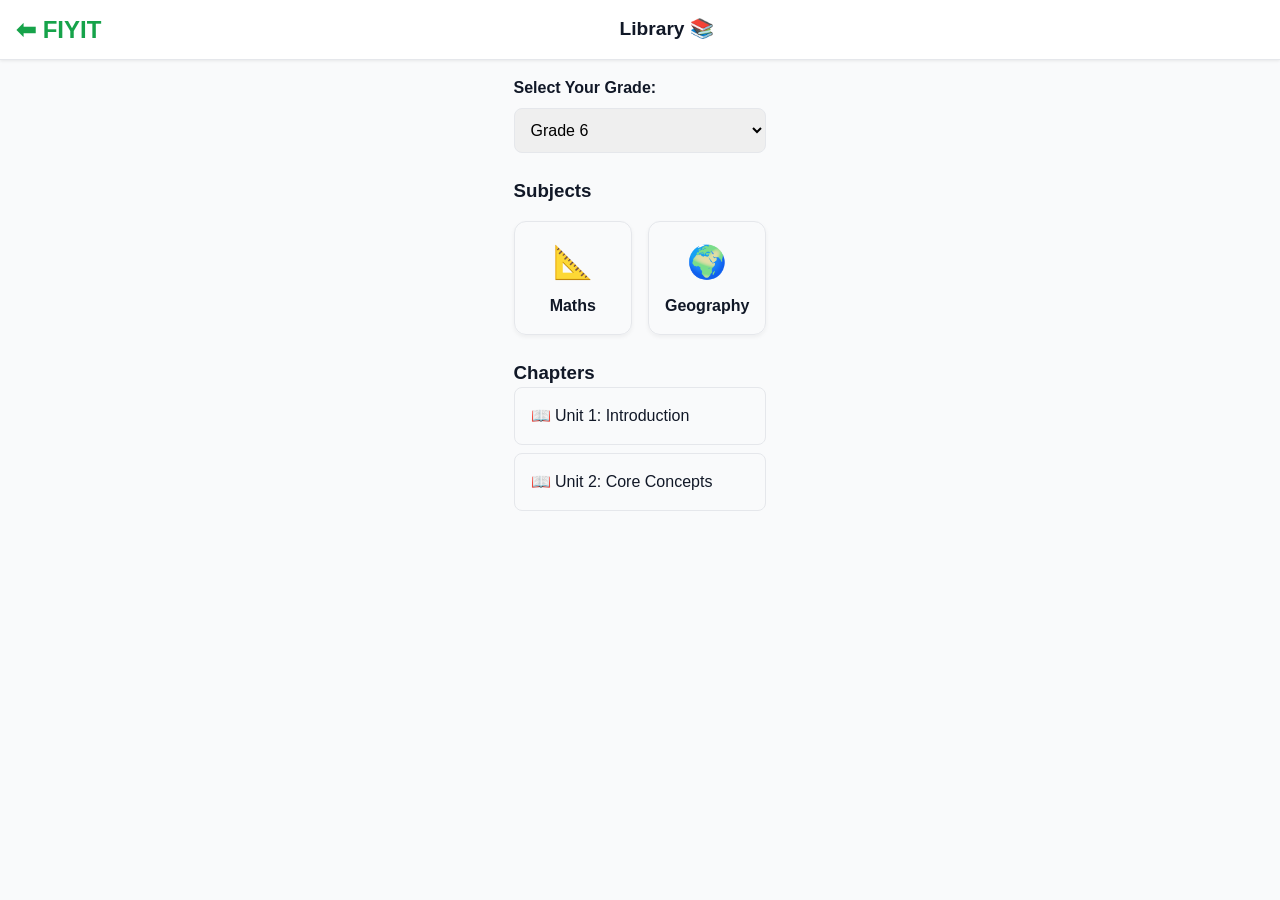
==== pages/books.html @ 547f028e "Create books.html" ====
<!DOCTYPE html>
<html lang="en">
<head>
    <meta charset="UTF-8">
    <meta name="viewport" content="width=device-width, initial-scale=1.0">
    <title>FIYIT - Books 📚</title>
    <link rel="stylesheet" href="../css/main.css">
</head>
<body>
    <header class="top-bar" style="display: flex; justify-content: space-between; align-items: center; padding: 1rem; border-bottom: 1px solid #e5e7eb;">
        <a href="../index.html" style="text-decoration: none; font-size: 1.5rem; font-weight: bold; color: #16a34a;">⬅ FIYIT</a>
        <h2 style="font-size: 1.2rem; margin: 0;">Library 📚</h2>
        <div style="width: 32px;"></div> </header>

    <main style="padding: 1rem; max-width: 600px; margin: 0 auto;">
        <section style="margin-bottom: 1.5rem;">
            <label for="grade" style="font-weight: bold; display: block; margin-bottom: 0.5rem;">Select Your Grade:</label>
            <select id="grade" style="width: 100%; padding: 0.75rem; border: 1px solid #e5e7eb; border-radius: 0.5rem; font-size: 1rem;">
                <option value="6">Grade 6</option>
                <option value="7">Grade 7</option>
                <option value="8">Grade 8</option>
                <option value="9">Grade 9</option>
                <option value="10">Grade 10</option>
                <option value="11">Grade 11</option>
                <option value="12">Grade 12</option>
            </select>
        </section>

        <h3 style="margin-bottom: 1rem;">Subjects</h3>
        <div style="display: grid; grid-template-columns: 1fr 1fr; gap: 1rem; margin-bottom: 1.5rem;">
            <div style="border: 1px solid #e5e7eb; padding: 1rem; border-radius: 0.75rem; text-align: center; box-shadow: 0 2px 4px rgba(0,0,0,0.05);">
                <span style="font-size: 2rem;">📐</span>
                <h4 style="margin: 0.5rem 0 0 0;">Maths</h4>
            </div>
            <div style="border: 1px solid #e5e7eb; padding: 1rem; border-radius: 0.75rem; text-align: center; box-shadow: 0 2px 4px rgba(0,0,0,0.05);">
                <span style="font-size: 2rem;">🌍</span>
                <h4 style="margin: 0.5rem 0 0 0;">Geography</h4>
            </div>
        </div>

        <h3>Chapters</h3>
        <ul style="list-style: none; padding: 0;">
            <li style="padding: 1rem; border: 1px solid #e5e7eb; border-radius: 0.5rem; margin-bottom: 0.5rem; background: #f9fafb;">📖 Unit 1: Introduction</li>
            <li style="padding: 1rem; border: 1px solid #e5e7eb; border-radius: 0.5rem; margin-bottom: 0.5rem; background: #f9fafb;">📖 Unit 2: Core Concepts</li>
        </ul>
    </main>
</body>
</html>
---- css/main.css ----
/* ============================================
   FIYIT DESIGN SYSTEM
   Colors, Typography, Reset, Base Styles
   ============================================ */

/* --- CSS Variables (Design Tokens) --- */
:root {
  /* Brand Colors */
  --color-primary: #16a34a;       /* Green */
  --color-primary-light: #bbf7d0;
  --color-primary-dark: #15803d;
  --color-secondary: #facc15;     /* Yellow */
  --color-warning: #ef4444;       /* Red */

  /* Neutral Colors */
  --color-bg: #f9fafb;
  --color-surface: #ffffff;
  --color-border: #e5e7eb;
  --color-text: #111827;
  --color-text-muted: #6b7280;

  /* Spacing */
  --space-xs: 4px;
  --space-sm: 8px;
  --space-md: 16px;
  --space-lg: 24px;
  --space-xl: 32px;

  /* Border Radius */
  --radius-sm: 8px;
  --radius-md: 12px;
  --radius-lg: 20px;
  --radius-full: 9999px;

  /* Font */
  --font-main: 'Inter', sans-serif;

  /* Shadows */
  --shadow-sm: 0 1px 3px rgba(0,0,0,0.08);
  --shadow-md: 0 4px 12px rgba(0,0,0,0.10);

  /* Layout */
  --top-bar-height: 60px;
  --input-bar-height: 68px;
}

/* --- Reset --- */
*, *::before, *::after {
  box-sizing: border-box;
  margin: 0;
  padding: 0;
}

html, body {
  height: 100%;
  font-family: var(--font-main);
  background-color: var(--color-bg);
  color: var(--color-text);
  font-size: 16px;
  line-height: 1.5;
  -webkit-font-smoothing: antialiased;
}

button {
  cursor: pointer;
  border: none;
  background: none;
  font-family: var(--font-main);
}

input {
  font-family: var(--font-main);
  border: none;
  outline: none;
}

/* ============================================
   LAYOUT
   ============================================ */

body {
  display: flex;
  flex-direction: column;
  height: 100dvh; /* dynamic viewport height — better on mobile */
}

/* --- Top Bar --- */
.top-bar {
  height: var(--top-bar-height);
  background-color: var(--color-surface);
  border-bottom: 1px solid var(--color-border);
  display: flex;
  align-items: center;
  justify-content: space-between;
  padding: 0 var(--space-md);
  position: sticky;
  top: 0;
  z-index: 100;
  box-shadow: var(--shadow-sm);
}

.logo-text {
  font-size: 22px;
  font-weight: 700;
  color: var(--color-primary);
  letter-spacing: 1px;
}

.top-bar__actions {
  display: flex;
  gap: var(--space-sm);
}

/* --- Main Content --- */
.main-content {
  flex: 1;
  overflow-y: auto;
  padding: var(--space-md);
  padding-bottom: calc(var(--input-bar-height) + var(--space-md));
  display: flex;
  flex-direction: column;
  gap: var(--space-lg);
}

/* --- Chat Input Bar --- */
.chat-input-bar {
  height: var(--input-bar-height);
  background-color: var(--color-surface);
  border-top: 1px solid var(--color-border);
  display: flex;
  align-items: center;
  gap: var(--space-sm);
  padding: var(--space-sm) var(--space-md);
  position: sticky;
  bottom: 0;
  z-index: 100;
}

/* ============================================
   COMPONENTS
   ============================================ */

/* --- Icon Button --- */
.icon-btn {
  width: 40px;
  height: 40px;
  border-radius: var(--radius-full);
  display: flex;
  align-items: center;
  justify-content: center;
  font-size: 18px;
  background-color: var(--color-bg);
  transition: background-color 0.2s;
  flex-shrink: 0;
}

.icon-btn:hover, .icon-btn:active {
  background-color: var(--color-primary-light);
}

/* --- Send Button --- */
.send-btn {
  width: 40px;
  height: 40px;
  border-radius: var(--radius-full);
  background-color: var(--color-primary);
  color: white;
  font-size: 16px;
  display: flex;
  align-items: center;
  justify-content: center;
  flex-shrink: 0;
  transition: background-color 0.2s;
}

.send-btn:hover, .send-btn:active {
  background-color: var(--color-primary-dark);
}

/* --- Chat Input --- */
.chat-input {
  flex: 1;
  height: 44px;
  background-color: var(--color-bg);
  border: 1px solid var(--color-border);
  border-radius: var(--radius-full);
  padding: 0 var(--space-md);
  font-size: 15px;
  color: var(--color-text);
}

.chat-input::placeholder {
  color: var(--color-text-muted);
}

.chat-input:focus {
  border-color: var(--color-primary);
  background-color: var(--color-surface);
}

/* ============================================
   WELCOME SECTION
   ============================================ */

.welcome-section {
  text-align: center;
  padding: var(--space-lg) 0 var(--space-sm);
}

.welcome-title {
  font-size: 24px;
  font-weight: 700;
  color: var(--color-text);
  margin-bottom: var(--space-xs);
}

.welcome-subtitle {
  font-size: 15px;
  color: var(--color-text-muted);
}

/* ============================================
   QUICK ACTIONS
   ============================================ */

.quick-actions {
  display: grid;
  grid-template-columns: repeat(4, 1fr);
  gap: var(--space-sm);
}

.quick-action-btn {
  display: flex;
  flex-direction: column;
  align-items: center;
  gap: var(--space-xs);
  padding: var(--space-sm);
  background-color: var(--color-surface);
  border: 1px solid var(--color-border);
  border-radius: var(--radius-md);
  transition: all 0.2s;
}

.quick-action-btn:hover,
.quick-action-btn:active {
  border-color: var(--color-primary);
  background-color: var(--color-primary-light);
}

.quick-action-icon {
  font-size: 24px;
}

.quick-action-label {
  font-size: 12px;
  font-weight: 600;
  color: var(--color-text);
}

/* ============================================
   CHAT AREA
   ============================================ */

.chat-area {
  display: flex;
  flex-direction: column;
  gap: var(--space-sm);
}

.chat-message {
  display: flex;
}

.ai-message {
  justify-content: flex-start;
}

.user-message {
  justify-content: flex-end;
}

.message-bubble {
  max-width: 85%;
  padding: var(--space-sm) var(--space-md);
  border-radius: var(--radius-lg);
  font-size: 15px;
  line-height: 1.6;
}

.ai-message .message-bubble {
  background-color: var(--color-surface);
  border: 1px solid var(--color-border);
  border-bottom-left-radius: var(--radius-sm);
}

.user-message .message-bubble {
  background-color: var(--color-primary);
  color: white;
  border-bottom-right-radius: var(--radius-sm);
  }
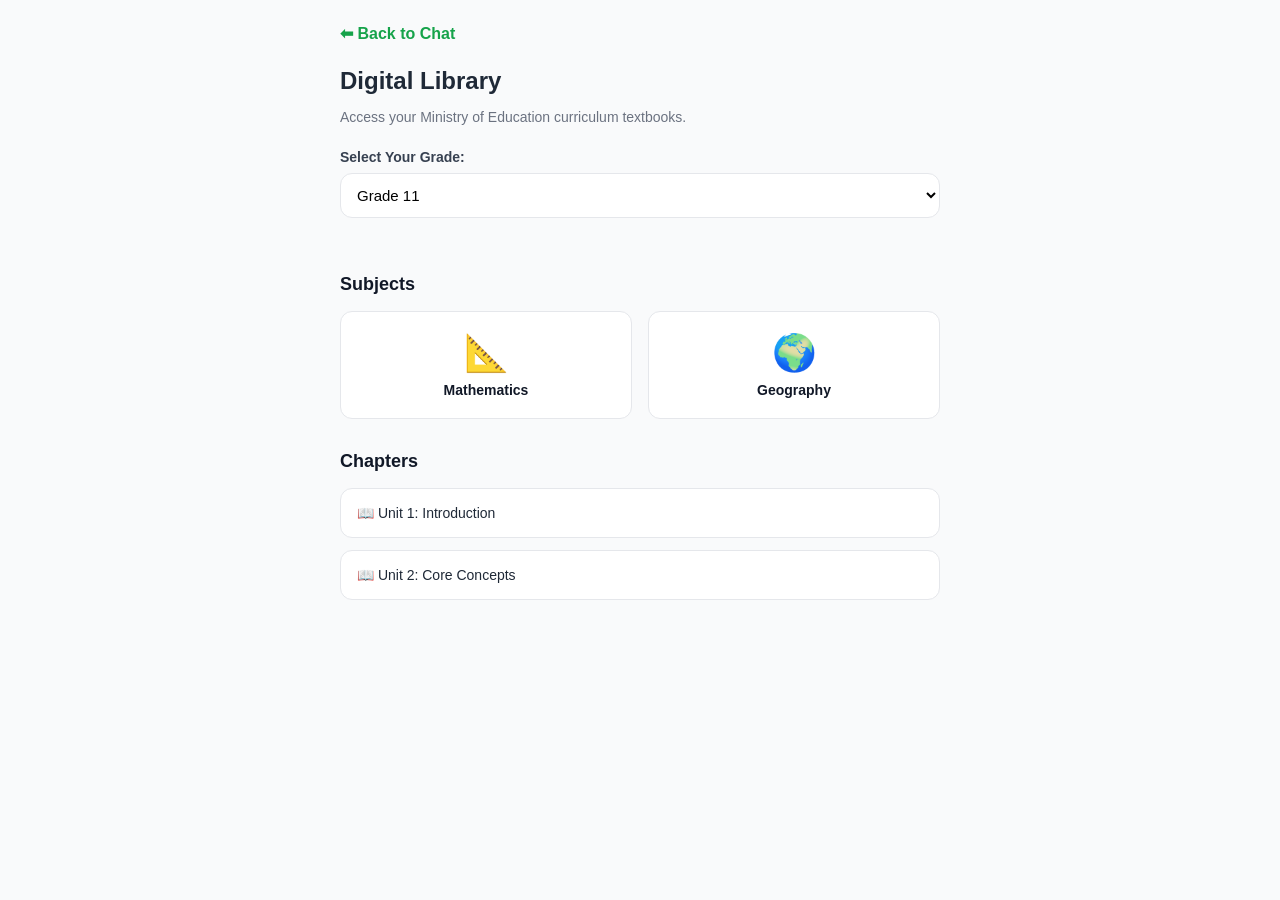
==== commit b57422bb: "Update books.html" ====
--- a/pages/books.html
+++ b/pages/books.html
@@ -1,48 +1,71 @@
 <!DOCTYPE html>
 <html lang="en">
 <head>
-    <meta charset="UTF-8">
-    <meta name="viewport" content="width=device-width, initial-scale=1.0">
-    <title>FIYIT - Books 📚</title>
-    <link rel="stylesheet" href="../css/main.css">
+  <meta charset="UTF-8">
+  <meta name="viewport" content="width=device-width, initial-scale=1.0">
+  <title>FIYIT - Books 📚</title>
+  
+  <link rel="preconnect" href="https://fonts.googleapis.com" />
+  <link rel="preconnect" href="https://fonts.gstatic.com" crossorigin />
+  <link href="https://fonts.googleapis.com/css2?family=Inter:wght@400;500;600;700&display=swap" rel="stylesheet" />
+  
+  <link rel="stylesheet" href="../css/main.css">
+  
+  <style>
+    body { background-color: #f9fafb; margin: 0; font-family: 'Inter', sans-serif; color: #1f2937; }
+    .library-container { padding: 1.5rem; max-width: 600px; margin: 0 auto; }
+    .back-btn { display: inline-block; margin-bottom: 1.5rem; color: #16a34a; text-decoration: none; font-weight: 600; font-size: 16px; }
+    .selector-label { font-weight: 600; display: block; margin-bottom: 0.5rem; font-size: 14px; color: #374151; }
+    .custom-select { width: 100%; padding: 0.75rem; border: 1px solid #e5e7eb; border-radius: 12px; font-size: 15px; background-color: white; font-family: inherit; margin-bottom: 2rem; }
+    .section-title { font-size: 18px; font-weight: 700; margin: 1.5rem 0 1rem 0; color: #111827; }
+    .book-grid { display: grid; grid-template-columns: repeat(2, 1fr); gap: 1rem; margin-bottom: 2rem; }
+    .book-card { background: white; border: 1px solid #e5e7eb; border-radius: 12px; padding: 1.25rem; text-align: center; display: flex; flex-direction: column; align-items: center; transition: transform 0.2s, border-color 0.2s; }
+    .book-card:active { transform: scale(0.98); border-color: #16a34a; }
+    .book-cover { font-size: 36px; margin-bottom: 0.5rem; }
+    .book-title { font-size: 14px; font-weight: 600; color: #111827; }
+    .chapter-list { list-style: none; padding: 0; margin: 0; }
+    .chapter-item { padding: 1rem; border: 1px solid #e5e7eb; border-radius: 12px; margin-bottom: 0.75rem; background: white; display: flex; align-items: center; gap: 0.75rem; font-size: 14px; font-weight: 500; }
+  </style>
 </head>
 <body>
-    <header class="top-bar" style="display: flex; justify-content: space-between; align-items: center; padding: 1rem; border-bottom: 1px solid #e5e7eb;">
-        <a href="../index.html" style="text-decoration: none; font-size: 1.5rem; font-weight: bold; color: #16a34a;">⬅ FIYIT</a>
-        <h2 style="font-size: 1.2rem; margin: 0;">Library 📚</h2>
-        <div style="width: 32px;"></div> </header>
 
-    <main style="padding: 1rem; max-width: 600px; margin: 0 auto;">
-        <section style="margin-bottom: 1.5rem;">
-            <label for="grade" style="font-weight: bold; display: block; margin-bottom: 0.5rem;">Select Your Grade:</label>
-            <select id="grade" style="width: 100%; padding: 0.75rem; border: 1px solid #e5e7eb; border-radius: 0.5rem; font-size: 1rem;">
-                <option value="6">Grade 6</option>
-                <option value="7">Grade 7</option>
-                <option value="8">Grade 8</option>
-                <option value="9">Grade 9</option>
-                <option value="10">Grade 10</option>
-                <option value="11">Grade 11</option>
-                <option value="12">Grade 12</option>
-            </select>
-        </section>
+  <div class="library-container">
+    <a href="../index.html" class="back-btn">⬅ Back to Chat</a>
 
-        <h3 style="margin-bottom: 1rem;">Subjects</h3>
-        <div style="display: grid; grid-template-columns: 1fr 1fr; gap: 1rem; margin-bottom: 1.5rem;">
-            <div style="border: 1px solid #e5e7eb; padding: 1rem; border-radius: 0.75rem; text-align: center; box-shadow: 0 2px 4px rgba(0,0,0,0.05);">
-                <span style="font-size: 2rem;">📐</span>
-                <h4 style="margin: 0.5rem 0 0 0;">Maths</h4>
-            </div>
-            <div style="border: 1px solid #e5e7eb; padding: 1rem; border-radius: 0.75rem; text-align: center; box-shadow: 0 2px 4px rgba(0,0,0,0.05);">
-                <span style="font-size: 2rem;">🌍</span>
-                <h4 style="margin: 0.5rem 0 0 0;">Geography</h4>
-            </div>
-        </div>
+    <h1 style="font-size: 24px; font-weight: 700; margin: 0 0 0.5rem 0;">Digital Library</h1>
+    <p style="font-size: 14px; color: #6b7280; margin-bottom: 1.5rem;">Access your Ministry of Education curriculum textbooks.</p>
 
-        <h3>Chapters</h3>
-        <ul style="list-style: none; padding: 0;">
-            <li style="padding: 1rem; border: 1px solid #e5e7eb; border-radius: 0.5rem; margin-bottom: 0.5rem; background: #f9fafb;">📖 Unit 1: Introduction</li>
-            <li style="padding: 1rem; border: 1px solid #e5e7eb; border-radius: 0.5rem; margin-bottom: 0.5rem; background: #f9fafb;">📖 Unit 2: Core Concepts</li>
-        </ul>
-    </main>
+    <section>
+      <label for="grade" class="selector-label">Select Your Grade:</label>
+      <select id="grade" class="custom-select">
+        <option value="6">Grade 6</option>
+        <option value="7">Grade 7</option>
+        <option value="8">Grade 8</option>
+        <option value="9">Grade 9</option>
+        <option value="10">Grade 10</option>
+        <option value="11" selected>Grade 11</option>
+        <option value="12">Grade 12</option>
+      </select>
+    </section>
+
+    <h2 class="section-title">Subjects</h2>
+    <div class="book-grid">
+      <div class="book-card">
+        <span class="book-cover">📐</span>
+        <span class="book-title">Mathematics</span>
+      </div>
+      <div class="book-card">
+        <span class="book-cover">🌍</span>
+        <span class="book-title">Geography</span>
+      </div>
+    </div>
+
+    <h2 class="section-title">Chapters</h2>
+    <ul class="chapter-list">
+      <li class="chapter-item">📖 Unit 1: Introduction</li>
+      <li class="chapter-item">📖 Unit 2: Core Concepts</li>
+    </ul>
+  </div>
+
 </body>
 </html>
--- a/css/main.css
+++ b/css/main.css
@@ -1,210 +1,4 @@
-/* ============================================
-   FIYIT DESIGN SYSTEM
-   Colors, Typography, Reset, Base Styles
-   ============================================ */
-
-/* --- CSS Variables (Design Tokens) --- */
-:root {
-  /* Brand Colors */
-  --color-primary: #16a34a;       /* Green */
-  --color-primary-light: #bbf7d0;
-  --color-primary-dark: #15803d;
-  --color-secondary: #facc15;     /* Yellow */
-  --color-warning: #ef4444;       /* Red */
-
-  /* Neutral Colors */
-  --color-bg: #f9fafb;
-  --color-surface: #ffffff;
-  --color-border: #e5e7eb;
-  --color-text: #111827;
-  --color-text-muted: #6b7280;
-
-  /* Spacing */
-  --space-xs: 4px;
-  --space-sm: 8px;
-  --space-md: 16px;
-  --space-lg: 24px;
-  --space-xl: 32px;
-
-  /* Border Radius */
-  --radius-sm: 8px;
-  --radius-md: 12px;
-  --radius-lg: 20px;
-  --radius-full: 9999px;
-
-  /* Font */
-  --font-main: 'Inter', sans-serif;
-
-  /* Shadows */
-  --shadow-sm: 0 1px 3px rgba(0,0,0,0.08);
-  --shadow-md: 0 4px 12px rgba(0,0,0,0.10);
-
-  /* Layout */
-  --top-bar-height: 60px;
-  --input-bar-height: 68px;
-}
-
-/* --- Reset --- */
-*, *::before, *::after {
-  box-sizing: border-box;
-  margin: 0;
-  padding: 0;
-}
-
-html, body {
-  height: 100%;
-  font-family: var(--font-main);
-  background-color: var(--color-bg);
-  color: var(--color-text);
-  font-size: 16px;
-  line-height: 1.5;
-  -webkit-font-smoothing: antialiased;
-}
-
-button {
-  cursor: pointer;
-  border: none;
-  background: none;
-  font-family: var(--font-main);
-}
-
-input {
-  font-family: var(--font-main);
-  border: none;
-  outline: none;
-}
-
-/* ============================================
-   LAYOUT
-   ============================================ */
-
-body {
-  display: flex;
-  flex-direction: column;
-  height: 100dvh; /* dynamic viewport height — better on mobile */
-}
-
-/* --- Top Bar --- */
-.top-bar {
-  height: var(--top-bar-height);
-  background-color: var(--color-surface);
-  border-bottom: 1px solid var(--color-border);
-  display: flex;
-  align-items: center;
-  justify-content: space-between;
-  padding: 0 var(--space-md);
-  position: sticky;
-  top: 0;
-  z-index: 100;
-  box-shadow: var(--shadow-sm);
-}
-
-.logo-text {
-  font-size: 22px;
-  font-weight: 700;
-  color: var(--color-primary);
-  letter-spacing: 1px;
-}
-
-.top-bar__actions {
-  display: flex;
-  gap: var(--space-sm);
-}
-
-/* --- Main Content --- */
-.main-content {
-  flex: 1;
-  overflow-y: auto;
-  padding: var(--space-md);
-  padding-bottom: calc(var(--input-bar-height) + var(--space-md));
-  display: flex;
-  flex-direction: column;
-  gap: var(--space-lg);
-}
-
-/* --- Chat Input Bar --- */
-.chat-input-bar {
-  height: var(--input-bar-height);
-  background-color: var(--color-surface);
-  border-top: 1px solid var(--color-border);
-  display: flex;
-  align-items: center;
-  gap: var(--space-sm);
-  padding: var(--space-sm) var(--space-md);
-  position: sticky;
-  bottom: 0;
-  z-index: 100;
-}
-
-/* ============================================
-   COMPONENTS
-   ============================================ */
-
-/* --- Icon Button --- */
-.icon-btn {
-  width: 40px;
-  height: 40px;
-  border-radius: var(--radius-full);
-  display: flex;
-  align-items: center;
-  justify-content: center;
-  font-size: 18px;
-  background-color: var(--color-bg);
-  transition: background-color 0.2s;
-  flex-shrink: 0;
-}
-
-.icon-btn:hover, .icon-btn:active {
-  background-color: var(--color-primary-light);
-}
-
-/* --- Send Button --- */
-.send-btn {
-  width: 40px;
-  height: 40px;
-  border-radius: var(--radius-full);
-  background-color: var(--color-primary);
-  color: white;
-  font-size: 16px;
-  display: flex;
-  align-items: center;
-  justify-content: center;
-  flex-shrink: 0;
-  transition: background-color 0.2s;
-}
-
-.send-btn:hover, .send-btn:active {
-  background-color: var(--color-primary-dark);
-}
-
-/* --- Chat Input --- */
-.chat-input {
-  flex: 1;
-  height: 44px;
-  background-color: var(--color-bg);
-  border: 1px solid var(--color-border);
-  border-radius: var(--radius-full);
-  padding: 0 var(--space-md);
-  font-size: 15px;
-  color: var(--color-text);
-}
-
-.chat-input::placeholder {
-  color: var(--color-text-muted);
-}
-
-.chat-input:focus {
-  border-color: var(--color-primary);
-  background-color: var(--color-surface);
-}
-
-/* ============================================
-   WELCOME SECTION
-   ============================================ */
-
-.welcome-section {
-  text-align: center;
-  padding: var(--space-lg) 0 var(--space-sm);
+Padding: var(--space-lg) 0 var(--space-sm);
 }
 
 .welcome-title {
@@ -297,4 +91,33 @@
   background-color: var(--color-primary);
   color: white;
   border-bottom-right-radius: var(--radius-sm);
-  }
+}
+
+/* ============================================
+   STAGE 2: TYPING INDICATOR STYLES
+   ============================================ */
+.typing-container {
+  display: none; /* Hidden by default */
+  background-color: var(--color-surface);
+  border: 1px solid var(--color-border);
+  border-radius: var(--radius-lg);
+  border-bottom-left-radius: var(--radius-sm);
+  max-width: 90px;
+  justify-content: center;
+  align-items: center;
+  animation: pulse 1.5s infinite ease-in-out;
+}
+
+.typing-container.hidden {
+  display: none !important; /* Force hide when javascript tells it to */
+}
+
+.ai-avatar {
+  font-size: 12px;
+}
+
+/* Simple breathing animation for the bubble container */
+@keyframes pulse {
+  0%, 100% { opacity: 0.6; }
+  50% { opacity: 1; }
+}
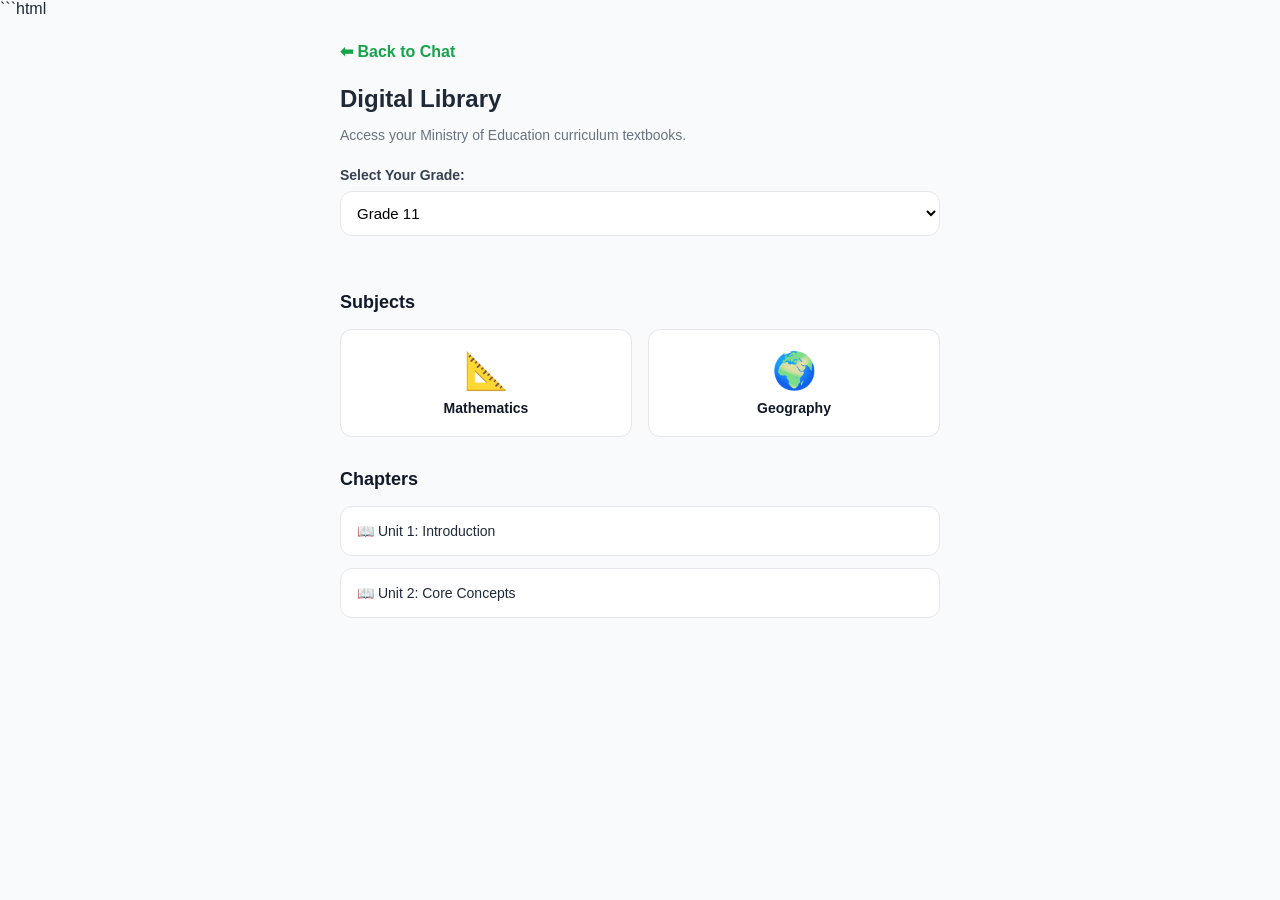
==== commit 933e8c6b: "Create books.html" ====
--- a/pages/books.html
+++ b/pages/books.html
@@ -1,16 +1,14 @@
+```html
 <!DOCTYPE html>
 <html lang="en">
 <head>
   <meta charset="UTF-8">
   <meta name="viewport" content="width=device-width, initial-scale=1.0">
   <title>FIYIT - Books 📚</title>
-  
   <link rel="preconnect" href="https://fonts.googleapis.com" />
   <link rel="preconnect" href="https://fonts.gstatic.com" crossorigin />
   <link href="https://fonts.googleapis.com/css2?family=Inter:wght@400;500;600;700&display=swap" rel="stylesheet" />
-  
   <link rel="stylesheet" href="../css/main.css">
-  
   <style>
     body { background-color: #f9fafb; margin: 0; font-family: 'Inter', sans-serif; color: #1f2937; }
     .library-container { padding: 1.5rem; max-width: 600px; margin: 0 auto; }
@@ -28,13 +26,10 @@
   </style>
 </head>
 <body>
-
   <div class="library-container">
     <a href="../index.html" class="back-btn">⬅ Back to Chat</a>
-
     <h1 style="font-size: 24px; font-weight: 700; margin: 0 0 0.5rem 0;">Digital Library</h1>
     <p style="font-size: 14px; color: #6b7280; margin-bottom: 1.5rem;">Access your Ministry of Education curriculum textbooks.</p>
-
     <section>
       <label for="grade" class="selector-label">Select Your Grade:</label>
       <select id="grade" class="custom-select">
@@ -47,7 +42,6 @@
         <option value="12">Grade 12</option>
       </select>
     </section>
-
     <h2 class="section-title">Subjects</h2>
     <div class="book-grid">
       <div class="book-card">
@@ -59,13 +53,11 @@
         <span class="book-title">Geography</span>
       </div>
     </div>
-
     <h2 class="section-title">Chapters</h2>
     <ul class="chapter-list">
       <li class="chapter-item">📖 Unit 1: Introduction</li>
       <li class="chapter-item">📖 Unit 2: Core Concepts</li>
     </ul>
   </div>
-
 </body>
 </html>
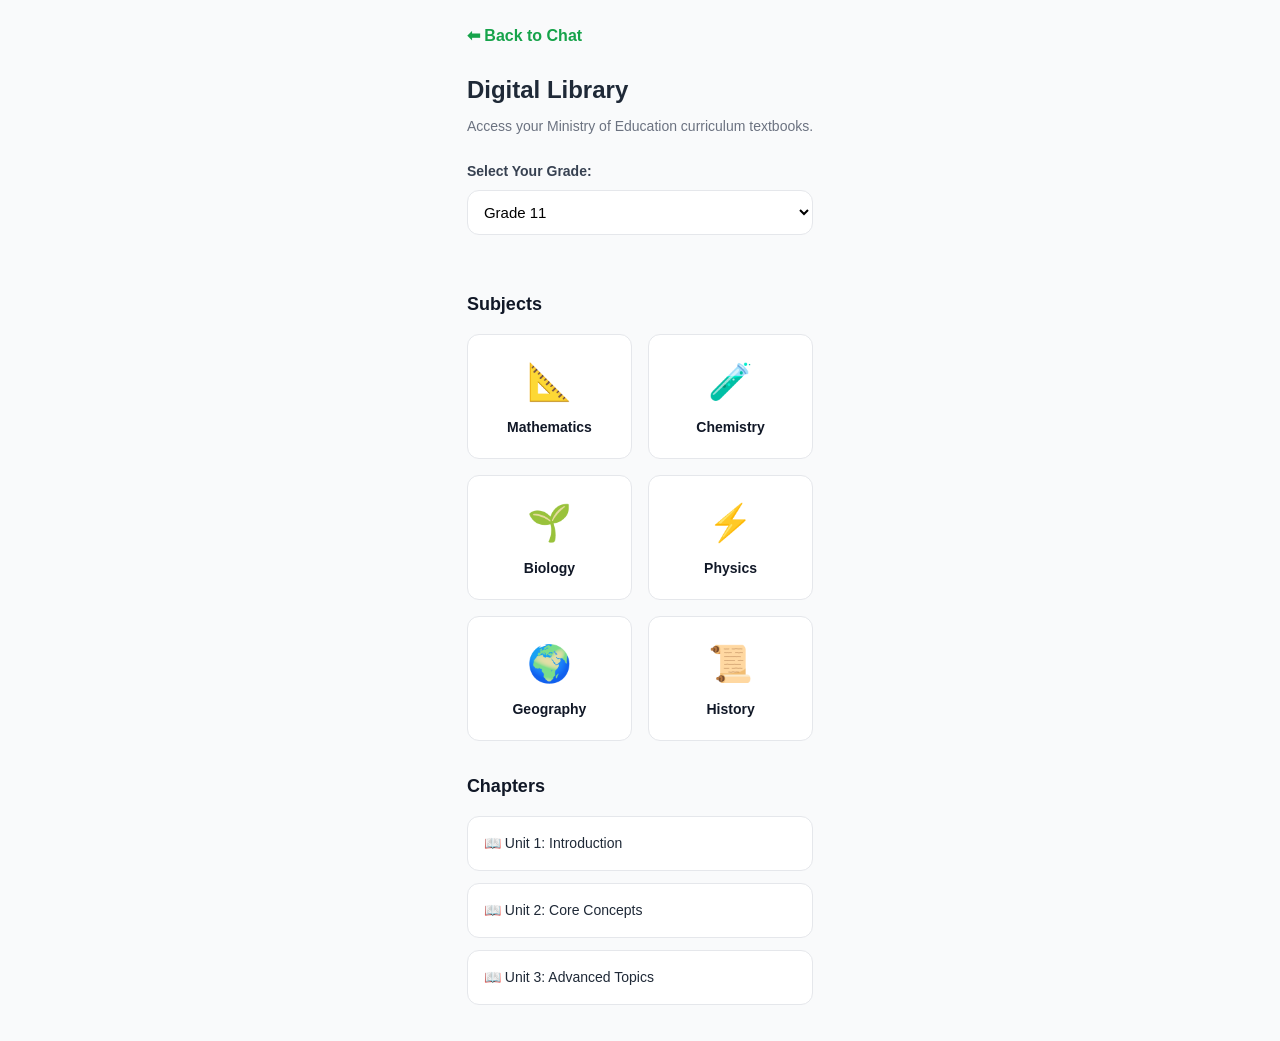
==== commit 777da431: "Create books.html" ====
--- a/pages/books.html
+++ b/pages/books.html
@@ -1,4 +1,3 @@
-```html
 <!DOCTYPE html>
 <html lang="en">
 <head>
@@ -17,7 +16,7 @@
     .custom-select { width: 100%; padding: 0.75rem; border: 1px solid #e5e7eb; border-radius: 12px; font-size: 15px; background-color: white; font-family: inherit; margin-bottom: 2rem; }
     .section-title { font-size: 18px; font-weight: 700; margin: 1.5rem 0 1rem 0; color: #111827; }
     .book-grid { display: grid; grid-template-columns: repeat(2, 1fr); gap: 1rem; margin-bottom: 2rem; }
-    .book-card { background: white; border: 1px solid #e5e7eb; border-radius: 12px; padding: 1.25rem; text-align: center; display: flex; flex-direction: column; align-items: center; transition: transform 0.2s, border-color 0.2s; }
+    .book-card { background: white; border: 1px solid #e5e7eb; border-radius: 12px; padding: 1.25rem; text-align: center; display: flex; flex-direction: column; align-items: center; transition: transform 0.2s, border-color 0.2s; cursor: pointer; }
     .book-card:active { transform: scale(0.98); border-color: #16a34a; }
     .book-cover { font-size: 36px; margin-bottom: 0.5rem; }
     .book-title { font-size: 14px; font-weight: 600; color: #111827; }
@@ -44,19 +43,18 @@
     </section>
     <h2 class="section-title">Subjects</h2>
     <div class="book-grid">
-      <div class="book-card">
-        <span class="book-cover">📐</span>
-        <span class="book-title">Mathematics</span>
-      </div>
-      <div class="book-card">
-        <span class="book-cover">🌍</span>
-        <span class="book-title">Geography</span>
-      </div>
+      <div class="book-card"><span class="book-cover">📐</span><span class="book-title">Mathematics</span></div>
+      <div class="book-card"><span class="book-cover">🧪</span><span class="book-title">Chemistry</span></div>
+      <div class="book-card"><span class="book-cover">🌱</span><span class="book-title">Biology</span></div>
+      <div class="book-card"><span class="book-cover">⚡</span><span class="book-title">Physics</span></div>
+      <div class="book-card"><span class="book-cover">🌍</span><span class="book-title">Geography</span></div>
+      <div class="book-card"><span class="book-cover">📜</span><span class="book-title">History</span></div>
     </div>
     <h2 class="section-title">Chapters</h2>
     <ul class="chapter-list">
       <li class="chapter-item">📖 Unit 1: Introduction</li>
       <li class="chapter-item">📖 Unit 2: Core Concepts</li>
+      <li class="chapter-item">📖 Unit 3: Advanced Topics</li>
     </ul>
   </div>
 </body>
--- a/css/main.css
+++ b/css/main.css
@@ -1,4 +1,170 @@
-Padding: var(--space-lg) 0 var(--space-sm);
+/* ============================================
+   FIYIT DESIGN SYSTEM
+   ============================================ */
+
+:root {
+  --color-primary: #16a34a;
+  --color-primary-light: #bbf7d0;
+  --color-primary-dark: #15803d;
+  --color-secondary: #facc15;
+  --color-warning: #ef4444;
+  --color-bg: #f9fafb;
+  --color-surface: #ffffff;
+  --color-border: #e5e7eb;
+  --color-text: #111827;
+  --color-text-muted: #6b7280;
+  --space-xs: 4px;
+  --space-sm: 8px;
+  --space-md: 16px;
+  --space-lg: 24px;
+  --space-xl: 32px;
+  --radius-sm: 8px;
+  --radius-md: 12px;
+  --radius-lg: 20px;
+  --radius-full: 9999px;
+  --font-main: 'Inter', sans-serif;
+  --shadow-sm: 0 1px 3px rgba(0,0,0,0.08);
+  --shadow-md: 0 4px 12px rgba(0,0,0,0.10);
+  --top-bar-height: 60px;
+  --input-bar-height: 68px;
+}
+
+*, *::before, *::after {
+  box-sizing: border-box;
+  margin: 0;
+  padding: 0;
+}
+
+html, body {
+  height: 100%;
+  font-family: var(--font-main);
+  background-color: var(--color-bg);
+  color: var(--color-text);
+  font-size: 16px;
+  line-height: 1.5;
+  -webkit-font-smoothing: antialiased;
+}
+
+button { cursor: pointer; border: none; background: none; font-family: var(--font-main); }
+input { font-family: var(--font-main); border: none; outline: none; }
+
+body {
+  display: flex;
+  flex-direction: column;
+  height: 100dvh;
+}
+
+/* TOP BAR */
+.top-bar {
+  height: var(--top-bar-height);
+  background-color: var(--color-surface);
+  border-bottom: 1px solid var(--color-border);
+  display: flex;
+  align-items: center;
+  justify-content: space-between;
+  padding: 0 var(--space-md);
+  position: sticky;
+  top: 0;
+  z-index: 100;
+  box-shadow: var(--shadow-sm);
+}
+
+.logo-text {
+  font-size: 22px;
+  font-weight: 700;
+  color: var(--color-primary);
+  letter-spacing: 1px;
+}
+
+.top-bar__actions {
+  display: flex;
+  gap: var(--space-sm);
+}
+
+/* MAIN CONTENT */
+.main-content {
+  flex: 1;
+  overflow-y: auto;
+  padding: var(--space-md);
+  padding-bottom: calc(var(--input-bar-height) + var(--space-md));
+  display: flex;
+  flex-direction: column;
+  gap: var(--space-lg);
+}
+
+/* CHAT INPUT BAR */
+.chat-input-bar {
+  height: var(--input-bar-height);
+  background-color: var(--color-surface);
+  border-top: 1px solid var(--color-border);
+  display: flex;
+  align-items: center;
+  gap: var(--space-sm);
+  padding: var(--space-sm) var(--space-md);
+  position: sticky;
+  bottom: 0;
+  z-index: 100;
+}
+
+/* ICON BUTTON */
+.icon-btn {
+  width: 40px;
+  height: 40px;
+  border-radius: var(--radius-full);
+  display: flex;
+  align-items: center;
+  justify-content: center;
+  font-size: 18px;
+  background-color: var(--color-bg);
+  transition: background-color 0.2s;
+  flex-shrink: 0;
+}
+
+.icon-btn:hover, .icon-btn:active {
+  background-color: var(--color-primary-light);
+}
+
+/* SEND BUTTON */
+.send-btn {
+  width: 40px;
+  height: 40px;
+  border-radius: var(--radius-full);
+  background-color: var(--color-primary);
+  color: white;
+  font-size: 16px;
+  display: flex;
+  align-items: center;
+  justify-content: center;
+  flex-shrink: 0;
+  transition: background-color 0.2s;
+}
+
+.send-btn:hover, .send-btn:active {
+  background-color: var(--color-primary-dark);
+}
+
+/* CHAT INPUT */
+.chat-input {
+  flex: 1;
+  height: 44px;
+  background-color: var(--color-bg);
+  border: 1px solid var(--color-border);
+  border-radius: var(--radius-full);
+  padding: 0 var(--space-md);
+  font-size: 15px;
+  color: var(--color-text);
+}
+
+.chat-input::placeholder { color: var(--color-text-muted); }
+.chat-input:focus {
+  border-color: var(--color-primary);
+  background-color: var(--color-surface);
+}
+
+/* WELCOME SECTION */
+.welcome-section {
+  text-align: center;
+  padding: var(--space-lg) 0 var(--space-sm);
 }
 
 .welcome-title {
@@ -13,10 +179,7 @@
   color: var(--color-text-muted);
 }
 
-/* ============================================
-   QUICK ACTIONS
-   ============================================ */
-
+/* QUICK ACTIONS */
 .quick-actions {
   display: grid;
   grid-template-columns: repeat(4, 1fr);
@@ -33,6 +196,8 @@
   border: 1px solid var(--color-border);
   border-radius: var(--radius-md);
   transition: all 0.2s;
+  text-decoration: none;
+  color: inherit;
 }
 
 .quick-action-btn:hover,
@@ -41,9 +206,7 @@
   background-color: var(--color-primary-light);
 }
 
-.quick-action-icon {
-  font-size: 24px;
-}
+.quick-action-icon { font-size: 24px; }
 
 .quick-action-label {
   font-size: 12px;
@@ -51,27 +214,16 @@
   color: var(--color-text);
 }
 
-/* ============================================
-   CHAT AREA
-   ============================================ */
-
+/* CHAT AREA */
 .chat-area {
   display: flex;
   flex-direction: column;
   gap: var(--space-sm);
 }
 
-.chat-message {
-  display: flex;
-}
-
-.ai-message {
-  justify-content: flex-start;
-}
-
-.user-message {
-  justify-content: flex-end;
-}
+.chat-message { display: flex; }
+.ai-message { justify-content: flex-start; }
+.user-message { justify-content: flex-end; }
 
 .message-bubble {
   max-width: 85%;
@@ -93,31 +245,34 @@
   border-bottom-right-radius: var(--radius-sm);
 }
 
-/* ============================================
-   STAGE 2: TYPING INDICATOR STYLES
-   ============================================ */
+/* TYPING INDICATOR */
 .typing-container {
-  display: none; /* Hidden by default */
+  display: flex;
   background-color: var(--color-surface);
   border: 1px solid var(--color-border);
   border-radius: var(--radius-lg);
   border-bottom-left-radius: var(--radius-sm);
-  max-width: 90px;
-  justify-content: center;
-  align-items: center;
-  animation: pulse 1.5s infinite ease-in-out;
-}
-
-.typing-container.hidden {
-  display: none !important; /* Force hide when javascript tells it to */
-}
-
-.ai-avatar {
-  font-size: 12px;
-}
-
-/* Simple breathing animation for the bubble container */
-@keyframes pulse {
-  0%, 100% { opacity: 0.6; }
-  50% { opacity: 1; }
-}
+  padding: var(--space-sm) var(--space-md);
+  width: fit-content;
+  gap: 4px;
+  align-items: center;
+}
+
+.typing-container.hidden { display: none; }
+
+.dot {
+  width: 8px;
+  height: 8px;
+  border-radius: 50%;
+  background-color: var(--color-primary);
+  animation: bounce 1.2s infinite ease-in-out;
+}
+
+.dot:nth-child(1) { animation-delay: 0s; }
+.dot:nth-child(2) { animation-delay: 0.2s; }
+.dot:nth-child(3) { animation-delay: 0.4s; }
+
+@keyframes bounce {
+  0%, 60%, 100% { transform: translateY(0); }
+  30% { transform: translateY(-6px); }
+  }
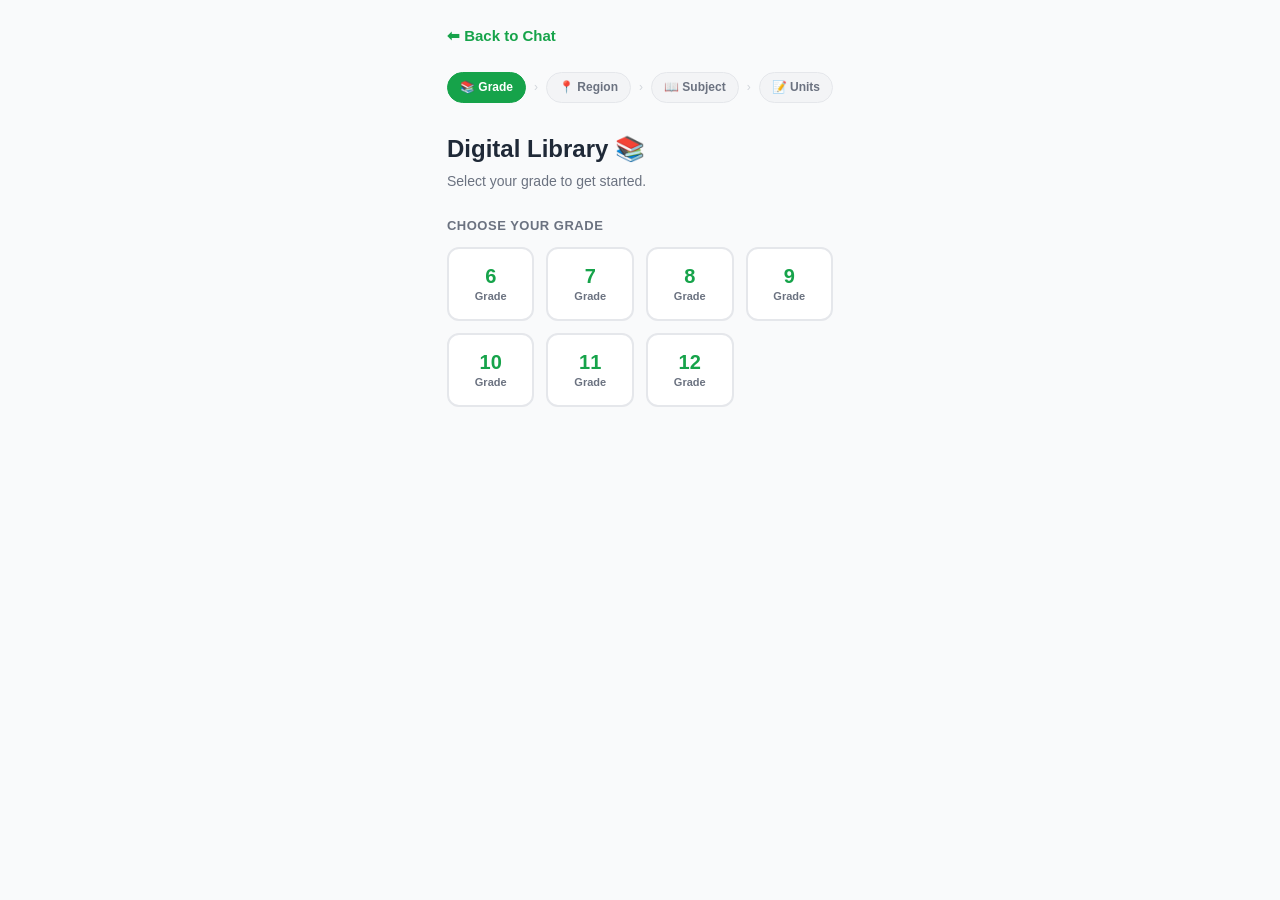
==== commit 9689f37e: "Update books.html" ====
--- a/pages/books.html
+++ b/pages/books.html
@@ -3,59 +3,175 @@
 <head>
   <meta charset="UTF-8">
   <meta name="viewport" content="width=device-width, initial-scale=1.0">
-  <title>FIYIT - Books 📚</title>
+  <title>FIYIT - Digital Library 📚</title>
   <link rel="preconnect" href="https://fonts.googleapis.com" />
   <link rel="preconnect" href="https://fonts.gstatic.com" crossorigin />
   <link href="https://fonts.googleapis.com/css2?family=Inter:wght@400;500;600;700&display=swap" rel="stylesheet" />
   <link rel="stylesheet" href="../css/main.css">
   <style>
     body { background-color: #f9fafb; margin: 0; font-family: 'Inter', sans-serif; color: #1f2937; }
-    .library-container { padding: 1.5rem; max-width: 600px; margin: 0 auto; }
-    .back-btn { display: inline-block; margin-bottom: 1.5rem; color: #16a34a; text-decoration: none; font-weight: 600; font-size: 16px; }
-    .selector-label { font-weight: 600; display: block; margin-bottom: 0.5rem; font-size: 14px; color: #374151; }
-    .custom-select { width: 100%; padding: 0.75rem; border: 1px solid #e5e7eb; border-radius: 12px; font-size: 15px; background-color: white; font-family: inherit; margin-bottom: 2rem; }
-    .section-title { font-size: 18px; font-weight: 700; margin: 1.5rem 0 1rem 0; color: #111827; }
-    .book-grid { display: grid; grid-template-columns: repeat(2, 1fr); gap: 1rem; margin-bottom: 2rem; }
-    .book-card { background: white; border: 1px solid #e5e7eb; border-radius: 12px; padding: 1.25rem; text-align: center; display: flex; flex-direction: column; align-items: center; transition: transform 0.2s, border-color 0.2s; cursor: pointer; }
-    .book-card:active { transform: scale(0.98); border-color: #16a34a; }
-    .book-cover { font-size: 36px; margin-bottom: 0.5rem; }
-    .book-title { font-size: 14px; font-weight: 600; color: #111827; }
-    .chapter-list { list-style: none; padding: 0; margin: 0; }
-    .chapter-item { padding: 1rem; border: 1px solid #e5e7eb; border-radius: 12px; margin-bottom: 0.75rem; background: white; display: flex; align-items: center; gap: 0.75rem; font-size: 14px; font-weight: 500; }
+    .library-container { padding: 1.5rem; max-width: 600px; margin: 0 auto; padding-bottom: 3rem; }
+    .back-btn { display: inline-flex; align-items: center; gap: 0.5rem; margin-bottom: 1.5rem; color: #16a34a; text-decoration: none; font-weight: 600; font-size: 15px; }
+    .page-title { font-size: 24px; font-weight: 700; margin: 0 0 0.25rem 0; }
+    .page-subtitle { font-size: 14px; color: #6b7280; margin: 0 0 1.5rem 0; }
+
+    /* STEP INDICATOR */
+    .step-indicator { display: flex; align-items: center; gap: 0.5rem; margin-bottom: 1.5rem; overflow-x: auto; padding-bottom: 0.25rem; }
+    .step-chip { display: inline-flex; align-items: center; gap: 0.25rem; background: #f3f4f6; border: 1px solid #e5e7eb; border-radius: 20px; padding: 0.35rem 0.75rem; font-size: 12px; font-weight: 600; color: #6b7280; white-space: nowrap; cursor: pointer; }
+    .step-chip.active { background: #16a34a; border-color: #16a34a; color: white; }
+    .step-chip.done { background: #dcfce7; border-color: #16a34a; color: #15803d; }
+    .step-arrow { color: #d1d5db; font-size: 12px; flex-shrink: 0; }
+
+    /* SECTION LABEL */
+    .section-label { font-size: 13px; font-weight: 700; color: #6b7280; text-transform: uppercase; letter-spacing: 0.5px; margin-bottom: 0.75rem; }
+
+    /* GRADE GRID */
+    .grade-grid { display: grid; grid-template-columns: repeat(4, 1fr); gap: 0.75rem; margin-bottom: 1.5rem; }
+    .grade-btn { background: white; border: 2px solid #e5e7eb; border-radius: 12px; padding: 1rem 0.5rem; text-align: center; cursor: pointer; transition: all 0.2s; font-family: inherit; }
+    .grade-btn:active, .grade-btn.selected { border-color: #16a34a; background: #f0fdf4; }
+    .grade-number { font-size: 20px; font-weight: 700; color: #16a34a; display: block; }
+    .grade-label { font-size: 11px; color: #6b7280; font-weight: 600; }
+
+    /* OPTION CARDS (Region / Stream) */
+    .option-grid { display: grid; grid-template-columns: 1fr 1fr; gap: 1rem; margin-bottom: 1.5rem; }
+    .option-card { background: white; border: 2px solid #e5e7eb; border-radius: 16px; padding: 1.5rem 1rem; text-align: center; cursor: pointer; transition: all 0.2s; }
+    .option-card:active { border-color: #16a34a; background: #f0fdf4; transform: scale(0.98); }
+    .option-icon { font-size: 36px; display: block; margin-bottom: 0.5rem; }
+    .option-title { font-size: 15px; font-weight: 700; color: #111827; }
+    .option-desc { font-size: 12px; color: #6b7280; margin-top: 0.25rem; }
+
+    /* SUBJECT GRID */
+    .subject-grid { display: grid; grid-template-columns: repeat(2, 1fr); gap: 0.75rem; margin-bottom: 1.5rem; }
+    .subject-card { background: white; border: 1px solid #e5e7eb; border-radius: 12px; padding: 1rem; display: flex; align-items: center; gap: 0.75rem; cursor: pointer; transition: all 0.2s; }
+    .subject-card:active { border-color: #16a34a; background: #f0fdf4; }
+    .subject-icon { font-size: 28px; flex-shrink: 0; }
+    .subject-name { font-size: 13px; font-weight: 600; color: #111827; }
+    .subject-units { font-size: 11px; color: #6b7280; margin-top: 2px; }
+
+    /* UNIT LIST */
+    .unit-list { display: flex; flex-direction: column; gap: 0.75rem; }
+    .unit-item { background: white; border: 1px solid #e5e7eb; border-radius: 12px; padding: 1rem 1.25rem; display: flex; align-items: center; gap: 1rem; cursor: pointer; transition: all 0.2s; }
+    .unit-item:active { border-color: #16a34a; background: #f0fdf4; }
+    .unit-number { width: 32px; height: 32px; background: #f0fdf4; border: 1px solid #bbf7d0; border-radius: 8px; display: flex; align-items: center; justify-content: center; font-size: 12px; font-weight: 700; color: #16a34a; flex-shrink: 0; }
+    .unit-number.coming { background: #f9fafb; border-color: #e5e7eb; color: #9ca3af; }
+    .unit-info { flex: 1; }
+    .unit-name { font-size: 14px; font-weight: 600; color: #111827; }
+    .unit-status { font-size: 11px; color: #6b7280; margin-top: 2px; }
+    .unit-arrow { color: #9ca3af; font-size: 16px; }
+
+    /* COMING SOON BADGE */
+    .coming-soon-badge { display: inline-block; background: #fef3c7; color: #92400e; font-size: 10px; font-weight: 700; padding: 2px 8px; border-radius: 20px; margin-left: 0.5rem; }
+
+    /* LESSON PAGE */
+    .lesson-page { background: white; border-radius: 16px; border: 1px solid #e5e7eb; padding: 1.5rem; }
+    .lesson-coming { text-align: center; padding: 3rem 1rem; }
+    .lesson-coming-icon { font-size: 64px; display: block; margin-bottom: 1rem; }
+    .lesson-coming-title { font-size: 20px; font-weight: 700; margin-bottom: 0.5rem; }
+    .lesson-coming-text { font-size: 14px; color: #6b7280; line-height: 1.6; }
+
+    /* HIDDEN */
+    .screen { display: none; }
+    .screen.active { display: block; }
   </style>
 </head>
 <body>
   <div class="library-container">
-    <a href="../index.html" class="back-btn">⬅ Back to Chat</a>
-    <h1 style="font-size: 24px; font-weight: 700; margin: 0 0 0.5rem 0;">Digital Library</h1>
-    <p style="font-size: 14px; color: #6b7280; margin-bottom: 1.5rem;">Access your Ministry of Education curriculum textbooks.</p>
-    <section>
-      <label for="grade" class="selector-label">Select Your Grade:</label>
-      <select id="grade" class="custom-select">
-        <option value="6">Grade 6</option>
-        <option value="7">Grade 7</option>
-        <option value="8">Grade 8</option>
-        <option value="9">Grade 9</option>
-        <option value="10">Grade 10</option>
-        <option value="11" selected>Grade 11</option>
-        <option value="12">Grade 12</option>
-      </select>
-    </section>
-    <h2 class="section-title">Subjects</h2>
-    <div class="book-grid">
-      <div class="book-card"><span class="book-cover">📐</span><span class="book-title">Mathematics</span></div>
-      <div class="book-card"><span class="book-cover">🧪</span><span class="book-title">Chemistry</span></div>
-      <div class="book-card"><span class="book-cover">🌱</span><span class="book-title">Biology</span></div>
-      <div class="book-card"><span class="book-cover">⚡</span><span class="book-title">Physics</span></div>
-      <div class="book-card"><span class="book-cover">🌍</span><span class="book-title">Geography</span></div>
-      <div class="book-card"><span class="book-cover">📜</span><span class="book-title">History</span></div>
+
+    <!-- BACK BUTTON -->
+    <a href="../index.html" class="back-btn" id="backBtn">⬅ Back to Chat</a>
+
+    <!-- STEP INDICATOR -->
+    <div class="step-indicator" id="stepIndicator">
+      <span class="step-chip active" id="step1Chip">📚 Grade</span>
+      <span class="step-arrow">›</span>
+      <span class="step-chip" id="step2Chip">📍 Region</span>
+      <span class="step-arrow">›</span>
+      <span class="step-chip" id="step3Chip">📖 Subject</span>
+      <span class="step-arrow">›</span>
+      <span class="step-chip" id="step4Chip">📝 Units</span>
     </div>
-    <h2 class="section-title">Chapters</h2>
-    <ul class="chapter-list">
-      <li class="chapter-item">📖 Unit 1: Introduction</li>
-      <li class="chapter-item">📖 Unit 2: Core Concepts</li>
-      <li class="chapter-item">📖 Unit 3: Advanced Topics</li>
-    </ul>
+
+    <!-- SCREEN 1: GRADE SELECTION -->
+    <div class="screen active" id="screen1">
+      <h1 class="page-title">Digital Library 📚</h1>
+      <p class="page-subtitle">Select your grade to get started.</p>
+      <div class="section-label">Choose Your Grade</div>
+      <div class="grade-grid">
+        <button class="grade-btn" onclick="selectGrade(6)"><span class="grade-number">6</span><span class="grade-label">Grade</span></button>
+        <button class="grade-btn" onclick="selectGrade(7)"><span class="grade-number">7</span><span class="grade-label">Grade</span></button>
+        <button class="grade-btn" onclick="selectGrade(8)"><span class="grade-number">8</span><span class="grade-label">Grade</span></button>
+        <button class="grade-btn" onclick="selectGrade(9)"><span class="grade-number">9</span><span class="grade-label">Grade</span></button>
+        <button class="grade-btn" onclick="selectGrade(10)"><span class="grade-number">10</span><span class="grade-label">Grade</span></button>
+        <button class="grade-btn" onclick="selectGrade(11)"><span class="grade-number">11</span><span class="grade-label">Grade</span></button>
+        <button class="grade-btn" onclick="selectGrade(12)"><span class="grade-number">12</span><span class="grade-label">Grade</span></button>
+      </div>
+    </div>
+
+    <!-- SCREEN 2A: REGION SELECTION (Grade 6-10) -->
+    <div class="screen" id="screen2region">
+      <h1 class="page-title" id="regionTitle">Grade 6 — Select Region</h1>
+      <p class="page-subtitle">Books depend on your region.</p>
+      <div class="option-grid">
+        <div class="option-card" onclick="selectRegion('oromia')">
+          <span class="option-icon">🟢</span>
+          <div class="option-title">Oromia</div>
+          <div class="option-desc">Afaan Oromo books</div>
+        </div>
+        <div class="option-card" onclick="selectRegion('amhara')">
+          <span class="option-icon">🔵</span>
+          <div class="option-title">Amhara</div>
+          <div class="option-desc">Amharic books</div>
+        </div>
+      </div>
+    </div>
+
+    <!-- SCREEN 2B: STREAM SELECTION (Grade 11-12) -->
+    <div class="screen" id="screen2stream">
+      <h1 class="page-title" id="streamTitle">Grade 11 — Select Stream</h1>
+      <p class="page-subtitle">Choose your academic stream.</p>
+      <div class="option-grid">
+        <div class="option-card" onclick="selectStream('natural')">
+          <span class="option-icon">🔬</span>
+          <div class="option-title">Natural Science</div>
+          <div class="option-desc">Biology, Chemistry, Physics, Math</div>
+        </div>
+        <div class="option-card" onclick="selectStream('social')">
+          <span class="option-icon">🌍</span>
+          <div class="option-title">Social Science</div>
+          <div class="option-desc">History, Geography, Economics</div>
+        </div>
+      </div>
+    </div>
+
+    <!-- SCREEN 3: SUBJECT SELECTION -->
+    <div class="screen" id="screen3">
+      <h1 class="page-title" id="subjectTitle">Choose a Subject</h1>
+      <p class="page-subtitle" id="subjectSubtitle"></p>
+      <div class="section-label">Your Books</div>
+      <div class="subject-grid" id="subjectGrid"></div>
+    </div>
+
+    <!-- SCREEN 4: UNIT LIST -->
+    <div class="screen" id="screen4">
+      <h1 class="page-title" id="unitTitle">Units</h1>
+      <p class="page-subtitle" id="unitSubtitle"></p>
+      <div class="section-label">Chapters</div>
+      <div class="unit-list" id="unitList"></div>
+    </div>
+
+    <!-- SCREEN 5: LESSON PAGE -->
+    <div class="screen" id="screen5">
+      <div class="lesson-page">
+        <div class="lesson-coming">
+          <span class="lesson-coming-icon">📖</span>
+          <div class="lesson-coming-title" id="lessonTitle">Coming Soon!</div>
+          <p class="lesson-coming-text">This lesson content is being prepared by the FIYIT team. Check back soon — it will be available for free! 🚀</p>
+        </div>
+      </div>
+    </div>
+
   </div>
+
+  <script src="../js/books.js"></script>
 </body>
-</html>
+  </html>
